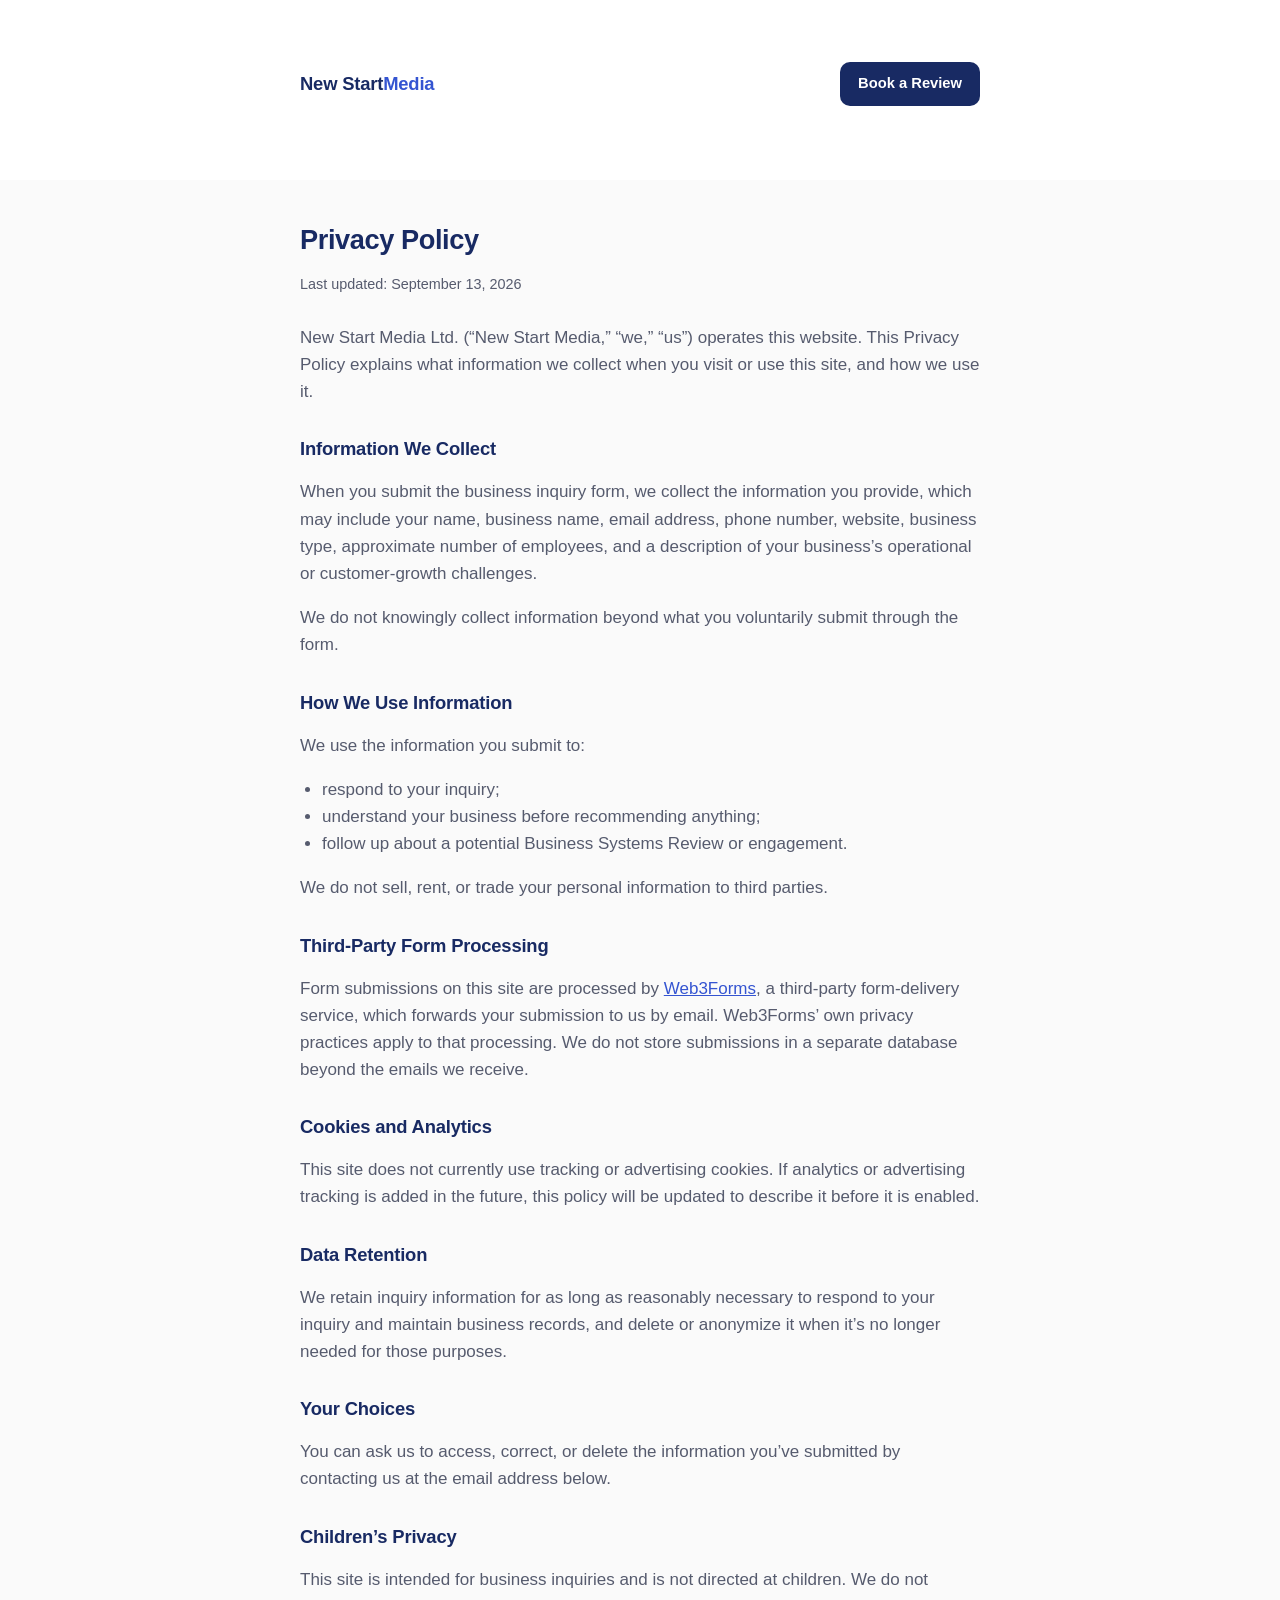
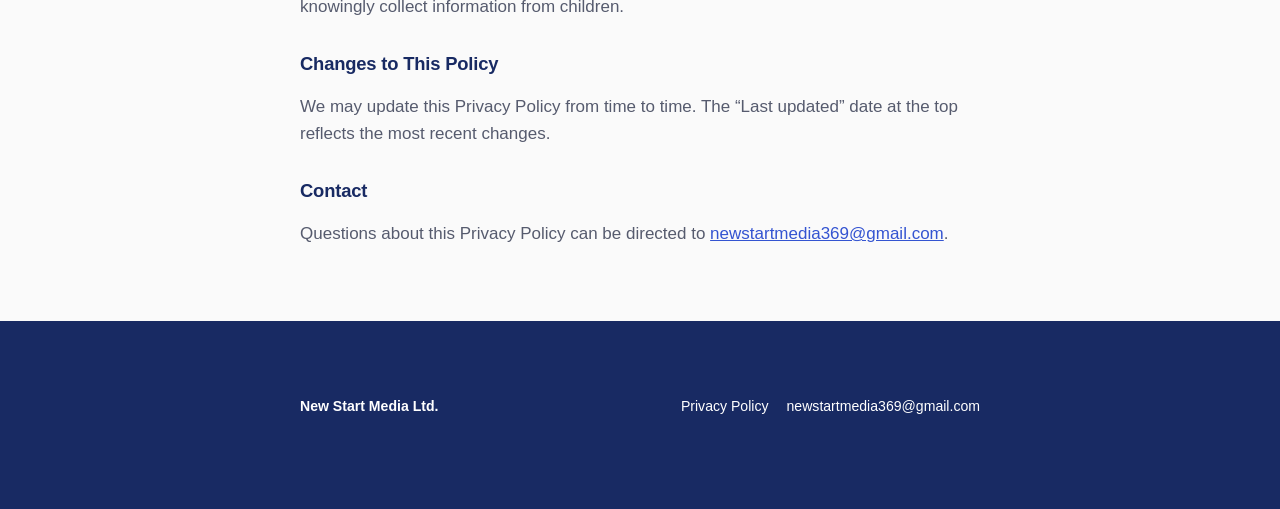
==== privacy/index.html @ b6bc2b77 "Initial New Start Media Ltd. marketing website First production release: static marketing frontend +" ====
<!DOCTYPE html>
<html lang="en-CA">
<head>
  <meta charset="utf-8">
  <meta name="viewport" content="width=device-width, initial-scale=1">
  <meta name="theme-color" content="#182a63">
  <title>Privacy Policy | New Start Media</title>
  <meta name="description" content="How New Start Media Ltd. collects, uses and protects information submitted through this website.">
  <link rel="canonical" href="https://new-start-media.onrender.com/privacy/">
  <meta name="robots" content="index,follow">
  <link rel="icon" href="data:image/svg+xml,%3Csvg xmlns='http://www.w3.org/2000/svg' viewBox='0 0 100 100'%3E%3Crect width='100' height='100' rx='20' fill='%23182a63'/%3E%3Ctext x='50' y='68' font-size='54' text-anchor='middle' fill='%233454d1' font-family='Arial,sans-serif' font-weight='700'%3ES%3C/text%3E%3C/svg%3E">
  <link rel="stylesheet" href="../styles.css">
</head>
<body class="content-page">
  <header class="site-header">
    <div class="wrap header-inner">
      <a class="brand-word" href="/">New Start<span>Media</span></a>
      <a class="header-cta" href="/#review-form">Book a Review</a>
    </div>
  </header>

  <main>
    <div class="wrap">
      <h1>Privacy Policy</h1>
      <p class="updated-note">Last updated: September 13, 2026</p>

      <p>
        New Start Media Ltd. (&ldquo;New Start Media,&rdquo; &ldquo;we,&rdquo;
        &ldquo;us&rdquo;) operates this website. This Privacy Policy explains
        what information we collect when you visit or use this site, and how
        we use it.
      </p>

      <h2>Information We Collect</h2>
      <p>
        When you submit the business inquiry form, we collect the
        information you provide, which may include your name, business
        name, email address, phone number, website, business type,
        approximate number of employees, and a description of your
        business&rsquo;s operational or customer-growth challenges.
      </p>
      <p>
        We do not knowingly collect information beyond what you voluntarily
        submit through the form.
      </p>

      <h2>How We Use Information</h2>
      <p>We use the information you submit to:</p>
      <ul>
        <li>respond to your inquiry;</li>
        <li>understand your business before recommending anything;</li>
        <li>follow up about a potential Business Systems Review or engagement.</li>
      </ul>
      <p>We do not sell, rent, or trade your personal information to third parties.</p>

      <h2>Third-Party Form Processing</h2>
      <p>
        Form submissions on this site are processed by
        <a href="https://web3forms.com" rel="noopener noreferrer">Web3Forms</a>,
        a third-party form-delivery service, which forwards your submission
        to us by email. Web3Forms&rsquo; own privacy practices apply to that
        processing. We do not store submissions in a separate database
        beyond the emails we receive.
      </p>

      <h2>Cookies and Analytics</h2>
      <p>
        This site does not currently use tracking or advertising cookies. If
        analytics or advertising tracking is added in the future, this
        policy will be updated to describe it before it is enabled.
      </p>

      <h2>Data Retention</h2>
      <p>
        We retain inquiry information for as long as reasonably necessary to
        respond to your inquiry and maintain business records, and delete or
        anonymize it when it&rsquo;s no longer needed for those purposes.
      </p>

      <h2>Your Choices</h2>
      <p>
        You can ask us to access, correct, or delete the information
        you&rsquo;ve submitted by contacting us at the email address below.
      </p>

      <h2>Children&rsquo;s Privacy</h2>
      <p>
        This site is intended for business inquiries and is not directed at
        children. We do not knowingly collect information from children.
      </p>

      <h2>Changes to This Policy</h2>
      <p>
        We may update this Privacy Policy from time to time. The &ldquo;Last
        updated&rdquo; date at the top reflects the most recent changes.
      </p>

      <h2>Contact</h2>
      <p>
        Questions about this Privacy Policy can be directed to
        <a href="mailto:newstartmedia369@gmail.com">newstartmedia369@gmail.com</a>.
      </p>
    </div>
  </main>

  <footer class="site-footer">
    <div class="wrap">
      <span class="footer-brand">New Start Media Ltd.</span>
      <nav class="footer-links" aria-label="Footer">
        <a href="/privacy/">Privacy Policy</a>
        <a href="mailto:newstartmedia369@gmail.com">newstartmedia369@gmail.com</a>
      </nav>
    </div>
  </footer>
</body>
</html>
---- styles.css ----
/* New Start Media Ltd. — marketing site styles.
   Plain CSS, mobile-first, no external fonts or frameworks. */

:root {
  --ink: #15171f;
  --ink-soft: #565b6e;
  --bg: #fafafa;
  --bg-soft: #eef0f5;
  --surface: #ffffff;
  --line: #e2e4ea;
  --input-border: #7e86a0;
  --brand: #263a80;
  --brand-dark: #182a63;
  --accent: #3454d1;
  --accent-dark: #2540a3;
  --ok-bg: #e8f3ec;
  --ok-ink: #1c5c33;
  --err: #b3261e;
  --radius-sm: 10px;
  --radius: 16px;
  --radius-lg: 22px;
  --maxw: 1180px;
  --maxw-narrow: 720px;
}

* { box-sizing: border-box; }

html { -webkit-text-size-adjust: 100%; }

body {
  margin: 0;
  font-family: -apple-system, BlinkMacSystemFont, "Segoe UI", Roboto, Helvetica, Arial, sans-serif;
  font-size: 17px;
  line-height: 1.6;
  color: var(--ink);
  background: var(--bg);
}

.wrap {
  width: 100%;
  max-width: var(--maxw);
  margin: 0 auto;
  padding: 0 20px;
}
.wrap-narrow { max-width: var(--maxw-narrow); }

a { color: var(--accent); }

img { max-width: 100%; }

/* ---------- Header ---------- */

.site-header {
  background: var(--surface);
  padding: 18px 0;
}
.header-inner {
  display: flex;
  align-items: center;
  justify-content: space-between;
  gap: 16px;
}
.brand-word {
  font-size: 1.15rem;
  font-weight: 800;
  letter-spacing: -0.01em;
  color: var(--brand-dark);
  text-decoration: none;
}
.brand-word span { color: var(--accent); }
.header-cta {
  display: inline-block;
  font-size: 0.92rem;
  font-weight: 700;
  color: #fff;
  background: var(--brand-dark);
  text-decoration: none;
  padding: 10px 18px;
  border-radius: var(--radius-sm);
  white-space: nowrap;
}
.header-cta:hover { background: var(--brand); }

/* ---------- Hero ---------- */

.hero {
  padding: 56px 0 48px;
  background:
    radial-gradient(ellipse 60% 70% at 85% -10%, rgba(52, 84, 209, 0.07), transparent 60%),
    var(--bg);
}
.hero .wrap { max-width: 820px; }
.eyebrow {
  display: inline-block;
  margin: 0 0 16px;
  padding: 5px 12px;
  border-radius: 999px;
  background: var(--surface);
  border: 1px solid var(--line);
  color: var(--brand);
  font-size: 0.76rem;
  font-weight: 700;
  letter-spacing: 0.05em;
  text-transform: uppercase;
}
h1 {
  font-size: 2.1rem;
  line-height: 1.15;
  letter-spacing: -0.015em;
  margin: 0 0 18px;
  color: var(--brand-dark);
}
.subhead {
  font-size: 1.15rem;
  font-weight: 600;
  color: var(--ink);
  margin: 0 0 18px;
  max-width: 52ch;
}
.lede {
  font-size: 1.05rem;
  color: var(--ink-soft);
  margin: 0 0 28px;
  max-width: 60ch;
}
.btn-primary {
  display: inline-block;
  text-align: center;
  background: var(--accent);
  color: #fff;
  text-decoration: none;
  font-weight: 700;
  font-size: 1.05rem;
  padding: 15px 28px;
  border-radius: var(--radius-sm);
  box-shadow: 0 8px 22px rgba(52, 84, 209, 0.25);
}
.btn-primary:hover { background: var(--accent-dark); }
.btn-primary:focus-visible {
  outline: 3px solid rgba(52, 84, 209, 0.45);
  outline-offset: 2px;
}

/* ---------- Generic section ---------- */

section.block { padding: 52px 0; }
.block--soft { background: var(--bg-soft); }
.block--surface { background: var(--surface); }
.block .wrap { max-width: 860px; }

h2 {
  font-size: 1.55rem;
  line-height: 1.25;
  letter-spacing: -0.01em;
  color: var(--brand-dark);
  margin: 0 0 18px;
}
.block p {
  color: var(--ink-soft);
  margin: 0 0 16px;
  max-width: 68ch;
}
.block p:last-child { margin-bottom: 0; }

.callout {
  margin: 22px 0 0;
  padding: 18px 22px;
  background: var(--surface);
  border: 1px solid var(--line);
  border-left: 4px solid var(--accent);
  border-radius: var(--radius-sm);
  font-size: 1.05rem;
  font-weight: 700;
  color: var(--brand-dark);
}
.callout--dark {
  background: var(--brand-dark);
  border-color: var(--brand-dark);
  color: #fff;
}

/* Tech list (existing tools that don't talk to each other) */
.tech-list {
  display: flex;
  flex-wrap: wrap;
  gap: 8px;
  margin: 4px 0 20px;
  padding: 0;
  list-style: none;
}
.tech-list li {
  font-size: 0.86rem;
  font-weight: 600;
  color: var(--ink-soft);
  background: var(--surface);
  border: 1px solid var(--line);
  border-radius: 999px;
  padding: 5px 12px;
}

/* Journey strip */
.journey {
  display: flex;
  flex-wrap: wrap;
  gap: 6px 4px;
  margin: 4px 0 24px;
  font-size: 0.86rem;
  font-weight: 700;
  color: var(--brand);
}
.journey span { white-space: nowrap; }
.journey .sep { color: var(--input-border); font-weight: 400; }

.check-list {
  list-style: none;
  margin: 0 0 20px;
  padding: 0;
}
.check-list li {
  position: relative;
  padding: 0 0 14px 30px;
  color: var(--ink-soft);
}
.check-list li:last-child { padding-bottom: 0; }
.check-list li::before {
  content: "";
  position: absolute;
  left: 0;
  top: 4px;
  width: 18px;
  height: 18px;
  border-radius: 50%;
  background: var(--accent);
}
.check-list li::after {
  content: "";
  position: absolute;
  left: 5.5px;
  top: 8px;
  width: 8px;
  height: 4.5px;
  border-left: 2px solid #fff;
  border-bottom: 2px solid #fff;
  transform: rotate(-45deg);
}

.principle {
  font-size: 1.3rem;
  font-weight: 800;
  letter-spacing: -0.01em;
  color: var(--brand-dark);
  margin: 22px 0;
  line-height: 1.35;
}

/* ---------- Lead form ---------- */

.form-section .wrap { max-width: var(--maxw-narrow); }
.form-intro { color: var(--ink-soft); font-size: 0.98rem; margin: 0 0 26px; }

.form-card {
  background: var(--surface);
  border: 1px solid var(--line);
  border-radius: var(--radius);
  padding: 26px 22px;
  box-shadow: 0 1px 2px rgba(21, 23, 31, 0.04), 0 10px 26px rgba(21, 23, 31, 0.06);
}

.form-row {
  display: grid;
  grid-template-columns: 1fr;
  gap: 0 16px;
}

.field { margin-bottom: 18px; }

label {
  display: block;
  font-weight: 600;
  margin-bottom: 7px;
}
.req { color: var(--accent); }
.opt { font-weight: 400; color: var(--ink-soft); font-size: 0.9rem; }

input, select, textarea {
  width: 100%;
  font: inherit;
  color: var(--ink);
  padding: 12px 13px;
  border: 1px solid var(--input-border);
  border-radius: 10px;
  background: #fff;
}
select { appearance: none; background-image: linear-gradient(45deg, transparent 50%, var(--ink-soft) 50%), linear-gradient(135deg, var(--ink-soft) 50%, transparent 50%); background-position: calc(100% - 20px) center, calc(100% - 15px) center; background-size: 5px 5px, 5px 5px; background-repeat: no-repeat; }
input:focus, select:focus, textarea:focus {
  outline: 3px solid rgba(52, 84, 209, 0.35);
  outline-offset: 1px;
  border-color: var(--accent);
}
textarea { resize: vertical; min-height: 96px; }

input[aria-invalid="true"], select[aria-invalid="true"], textarea[aria-invalid="true"] {
  border-color: var(--err);
  outline-color: rgba(179, 38, 30, 0.35);
}

.field-error {
  color: var(--err);
  font-size: 0.88rem;
  margin-top: 5px;
}

/* Honeypot — visually and functionally hidden, still in the DOM for bots. */
.hp {
  position: absolute !important;
  left: -9999px !important;
  width: 1px;
  height: 1px;
  overflow: hidden;
}

.consent {
  font-size: 0.85rem;
  color: var(--ink-soft);
  margin: 4px 0 18px;
}
.consent a { color: var(--ink-soft); text-decoration: underline; }

button[type="submit"] {
  width: 100%;
  font: inherit;
  font-weight: 700;
  font-size: 1.08rem;
  color: #fff;
  background: var(--accent);
  border: 0;
  border-radius: var(--radius-sm);
  padding: 16px 20px;
  cursor: pointer;
  box-shadow: 0 8px 22px rgba(52, 84, 209, 0.25);
}
button[type="submit"]:hover { background: var(--accent-dark); }
button[type="submit"]:disabled { opacity: 0.65; cursor: progress; }
button[type="submit"]:focus-visible {
  outline: 3px solid rgba(52, 84, 209, 0.5);
  outline-offset: 2px;
}

.form-status {
  margin: 14px 0 0;
  font-size: 0.95rem;
  min-height: 1.2em;
}
.form-status.is-error { color: var(--err); font-weight: 600; }
.form-status.is-working { color: var(--ink-soft); }

.success-panel {
  padding: 24px 22px;
  background: var(--ok-bg);
  border: 1px solid #bcdcc7;
  border-radius: var(--radius);
}
.success-panel h2 { color: var(--ok-ink); margin-top: 0; }
.success-panel:focus { outline: 3px solid rgba(28, 92, 51, 0.4); outline-offset: 2px; }

/* ---------- Footer ---------- */

.site-footer {
  padding: 30px 0 36px;
  background: var(--brand-dark);
  color: rgba(255,255,255,0.72);
  font-size: 0.88rem;
}
.site-footer .wrap {
  display: flex;
  flex-wrap: wrap;
  gap: 10px 24px;
  align-items: center;
  justify-content: space-between;
}
.site-footer a { color: #fff; text-decoration: none; }
.site-footer a:hover { text-decoration: underline; }
.footer-links { display: flex; gap: 18px; flex-wrap: wrap; }
.footer-brand { color: #fff; font-weight: 700; }

/* ---------- Privacy / simple content page ---------- */

.content-page .wrap { max-width: var(--maxw-narrow); padding-top: 44px; padding-bottom: 56px; }
.content-page h1 { font-size: 1.7rem; }
.content-page h2 { font-size: 1.15rem; margin-top: 32px; }
.content-page p, .content-page li { color: var(--ink-soft); }
.content-page ul { padding-left: 22px; }
.updated-note { color: var(--ink-soft); font-size: 0.9rem; margin-bottom: 28px; }

/* ---------- Responsive ---------- */

@media (min-width: 560px) {
  h1 { font-size: 2.5rem; }
  .form-row.cols-2 { grid-template-columns: 1fr 1fr; }
  .form-card { padding: 34px 38px; }
  section.block { padding: 68px 0; }
  .hero { padding: 76px 0 64px; }
}

@media (min-width: 900px) {
  h1 { font-size: 2.9rem; }
}

@media (prefers-reduced-motion: no-preference) {
  html { scroll-behavior: smooth; }
}
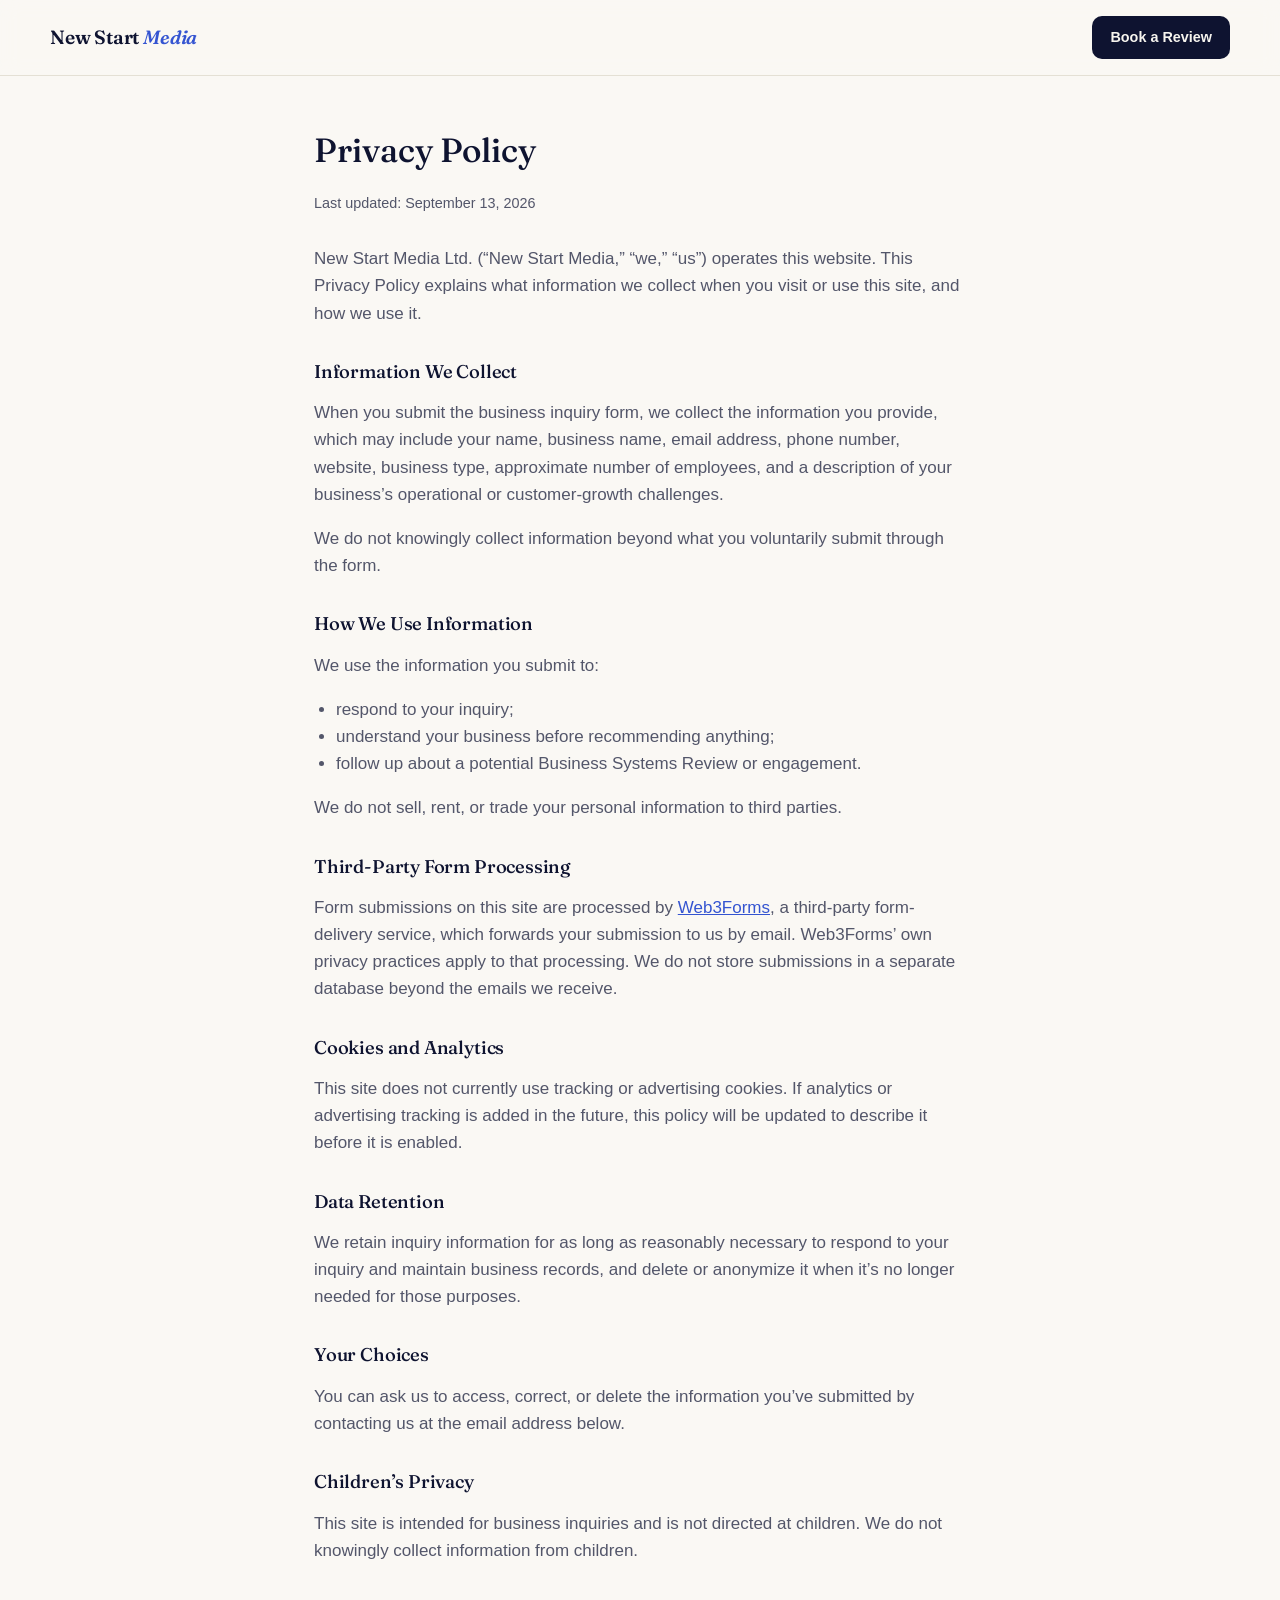
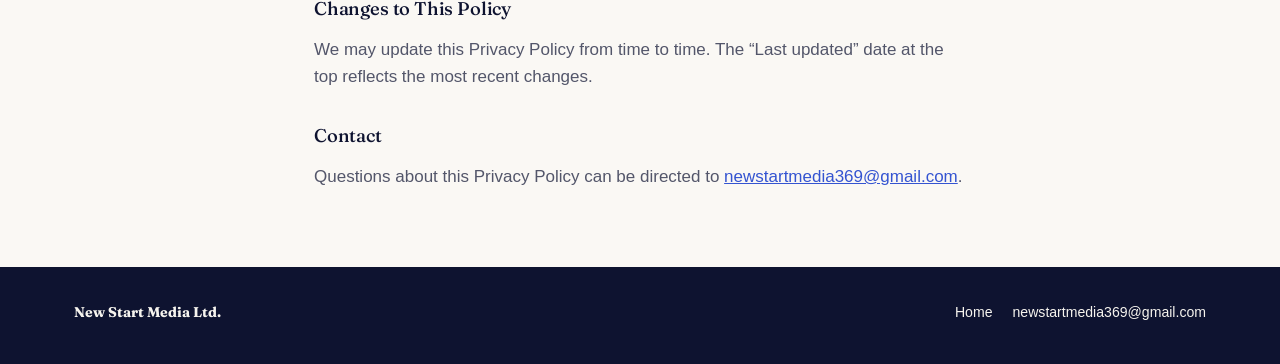
==== commit 19e5ed36: "Redesign homepage as a premium AI/business-systems consultancy Full visual and content redesign away" ====
--- a/privacy/index.html
+++ b/privacy/index.html
@@ -3,19 +3,22 @@
 <head>
   <meta charset="utf-8">
   <meta name="viewport" content="width=device-width, initial-scale=1">
-  <meta name="theme-color" content="#182a63">
+  <meta name="theme-color" content="#0e1330">
   <title>Privacy Policy | New Start Media</title>
   <meta name="description" content="How New Start Media Ltd. collects, uses and protects information submitted through this website.">
-  <link rel="canonical" href="https://new-start-media.onrender.com/privacy/">
+  <link rel="canonical" href="https://newstartmedia.ca/privacy/">
   <meta name="robots" content="index,follow">
-  <link rel="icon" href="data:image/svg+xml,%3Csvg xmlns='http://www.w3.org/2000/svg' viewBox='0 0 100 100'%3E%3Crect width='100' height='100' rx='20' fill='%23182a63'/%3E%3Ctext x='50' y='68' font-size='54' text-anchor='middle' fill='%233454d1' font-family='Arial,sans-serif' font-weight='700'%3ES%3C/text%3E%3C/svg%3E">
+  <link rel="icon" href="data:image/svg+xml,%3Csvg xmlns='http://www.w3.org/2000/svg' viewBox='0 0 100 100'%3E%3Crect width='100' height='100' rx='20' fill='%230e1330'/%3E%3Ctext x='50' y='68' font-size='54' text-anchor='middle' fill='%23cfa86b' font-family='Georgia,serif' font-weight='700'%3ES%3C/text%3E%3C/svg%3E">
+  <link rel="preconnect" href="https://fonts.googleapis.com">
+  <link rel="preconnect" href="https://fonts.gstatic.com" crossorigin>
+  <link rel="stylesheet" href="https://fonts.googleapis.com/css2?family=Fraunces:ital,opsz,wght@0,9..144,400;0,9..144,500;0,9..144,600;1,9..144,500&display=swap">
   <link rel="stylesheet" href="../styles.css">
 </head>
 <body class="content-page">
   <header class="site-header">
     <div class="wrap header-inner">
-      <a class="brand-word" href="/">New Start<span>Media</span></a>
-      <a class="header-cta" href="/#review-form">Book a Review</a>
+      <a class="brand-word" href="../">New Start <span>Media</span></a>
+      <a class="header-cta" href="../#review-form">Book a Review</a>
     </div>
   </header>
 
@@ -107,7 +110,7 @@
     <div class="wrap">
       <span class="footer-brand">New Start Media Ltd.</span>
       <nav class="footer-links" aria-label="Footer">
-        <a href="/privacy/">Privacy Policy</a>
+        <a href="../">Home</a>
         <a href="mailto:newstartmedia369@gmail.com">newstartmedia369@gmail.com</a>
       </nav>
     </div>
--- a/styles.css
+++ b/styles.css
@@ -1,26 +1,46 @@
 /* New Start Media Ltd. — marketing site styles.
-   Plain CSS, mobile-first, no external fonts or frameworks. */
+   Plain CSS, mobile-first. One open Google font (Fraunces) for display
+   type; system fonts for everything else. No framework, no build step. */
 
 :root {
-  --ink: #15171f;
-  --ink-soft: #565b6e;
-  --bg: #fafafa;
-  --bg-soft: #eef0f5;
+  /* ---- Type ---- */
+  --font-display: "Fraunces", Georgia, "Times New Roman", serif;
+  --font-sans: -apple-system, BlinkMacSystemFont, "Segoe UI", Roboto, Helvetica, Arial, sans-serif;
+
+  /* ---- Color: warm paper + deep navy + one restrained accent ---- */
+  --ink: #14151b;
+  --ink-soft: #53566a;
+  --ink-faint: #8a8da3;
+  --paper: #faf8f4;
+  --paper-alt: #f1ede4;
   --surface: #ffffff;
-  --line: #e2e4ea;
-  --input-border: #7e86a0;
-  --brand: #263a80;
+  --line: #e4e0d5;
+  --line-strong: #d3cebe;
+  --input-border: #9a97a8;
+
+  --navy: #0e1330;
+  --navy-soft: #171d42;
+  --on-navy: #f6f4ee;
+  --on-navy-soft: rgba(246, 244, 238, 0.66);
+  --on-navy-line: rgba(246, 244, 238, 0.16);
+
   --brand-dark: #182a63;
   --accent: #3454d1;
-  --accent-dark: #2540a3;
-  --ok-bg: #e8f3ec;
+  --accent-dark: #263f9e;
+  --gold: #a9824f;
+  --gold-soft: #cfa86b;
+
+  --ok-bg: #eaf2ec;
   --ok-ink: #1c5c33;
   --err: #b3261e;
+
   --radius-sm: 10px;
-  --radius: 16px;
-  --radius-lg: 22px;
+  --radius: 18px;
+  --radius-lg: 26px;
   --maxw: 1180px;
-  --maxw-narrow: 720px;
+  --maxw-narrow: 700px;
+
+  --ease: cubic-bezier(0.16, 1, 0.3, 1);
 }
 
 * { box-sizing: border-box; }
@@ -29,228 +49,648 @@
 
 body {
   margin: 0;
-  font-family: -apple-system, BlinkMacSystemFont, "Segoe UI", Roboto, Helvetica, Arial, sans-serif;
+  font-family: var(--font-sans);
   font-size: 17px;
   line-height: 1.6;
   color: var(--ink);
-  background: var(--bg);
+  background: var(--paper);
 }
 
 .wrap {
   width: 100%;
   max-width: var(--maxw);
   margin: 0 auto;
-  padding: 0 20px;
+  padding: 0 24px;
 }
 .wrap-narrow { max-width: var(--maxw-narrow); }
 
 a { color: var(--accent); }
 
-img { max-width: 100%; }
+img, svg { max-width: 100%; }
+
+::selection { background: var(--gold-soft); color: var(--navy); }
+
+.visually-hidden {
+  position: absolute !important;
+  width: 1px; height: 1px;
+  overflow: hidden;
+  clip: rect(0 0 0 0);
+  white-space: nowrap;
+}
+
+.skip-link {
+  position: absolute;
+  left: 12px;
+  top: -60px;
+  background: var(--navy);
+  color: var(--on-navy);
+  padding: 10px 16px;
+  border-radius: var(--radius-sm);
+  z-index: 100;
+  transition: top 0.2s var(--ease);
+}
+.skip-link:focus { top: 12px; }
+
+:focus-visible {
+  outline: 3px solid rgba(52, 84, 209, 0.5);
+  outline-offset: 2px;
+}
+
+/* ---------- Eyebrow / label ---------- */
+
+.eyebrow {
+  display: inline-flex;
+  align-items: center;
+  gap: 8px;
+  margin: 0 0 18px;
+  font-size: 0.74rem;
+  font-weight: 700;
+  letter-spacing: 0.11em;
+  text-transform: uppercase;
+  color: var(--gold);
+}
+.eyebrow::before {
+  content: "";
+  width: 22px;
+  height: 1px;
+  background: var(--gold);
+  flex: none;
+}
+.on-navy .eyebrow { color: var(--gold-soft); }
 
 /* ---------- Header ---------- */
 
 .site-header {
-  background: var(--surface);
-  padding: 18px 0;
+  position: sticky;
+  top: 0;
+  z-index: 40;
+  background: rgba(250, 248, 244, 0.86);
+  backdrop-filter: saturate(140%) blur(10px);
+  border-bottom: 1px solid var(--line);
 }
 .header-inner {
   display: flex;
   align-items: center;
   justify-content: space-between;
   gap: 16px;
+  padding: 16px 0;
 }
 .brand-word {
-  font-size: 1.15rem;
-  font-weight: 800;
+  font-family: var(--font-display);
+  font-size: 1.2rem;
+  font-weight: 600;
   letter-spacing: -0.01em;
-  color: var(--brand-dark);
+  color: var(--navy);
   text-decoration: none;
 }
-.brand-word span { color: var(--accent); }
+.brand-word span { color: var(--accent); font-style: italic; }
+
+.main-nav {
+  display: none;
+}
+.main-nav ul {
+  display: flex;
+  align-items: center;
+  gap: 30px;
+  list-style: none;
+  margin: 0;
+  padding: 0;
+}
+.main-nav a {
+  color: var(--ink-soft);
+  text-decoration: none;
+  font-size: 0.94rem;
+  font-weight: 600;
+}
+.main-nav a:hover { color: var(--navy); }
+
+.nav-toggle {
+  display: inline-flex;
+  align-items: center;
+  gap: 8px;
+  background: none;
+  border: 1px solid var(--line-strong);
+  border-radius: var(--radius-sm);
+  padding: 9px 14px;
+  font: inherit;
+  font-size: 0.86rem;
+  font-weight: 700;
+  color: var(--navy);
+}
+
 .header-cta {
   display: inline-block;
-  font-size: 0.92rem;
-  font-weight: 700;
-  color: #fff;
-  background: var(--brand-dark);
+  font-size: 0.9rem;
+  font-weight: 700;
+  color: var(--on-navy);
+  background: var(--navy);
   text-decoration: none;
   padding: 10px 18px;
   border-radius: var(--radius-sm);
   white-space: nowrap;
 }
-.header-cta:hover { background: var(--brand); }
+.header-cta:hover { background: var(--navy-soft); }
+
+.mobile-nav {
+  border-top: 1px solid var(--line);
+  background: var(--paper);
+}
+.mobile-nav[hidden] { display: none; }
+.mobile-nav ul {
+  list-style: none;
+  margin: 0;
+  padding: 6px 0 16px;
+}
+.mobile-nav a {
+  display: block;
+  padding: 12px 24px;
+  color: var(--ink);
+  text-decoration: none;
+  font-weight: 600;
+  border-bottom: 1px solid var(--line);
+}
+
+@media (min-width: 860px) {
+  .main-nav { display: block; }
+  .nav-toggle { display: none; }
+  .mobile-nav { display: none !important; }
+}
 
 /* ---------- Hero ---------- */
 
 .hero {
-  padding: 56px 0 48px;
-  background:
-    radial-gradient(ellipse 60% 70% at 85% -10%, rgba(52, 84, 209, 0.07), transparent 60%),
-    var(--bg);
-}
-.hero .wrap { max-width: 820px; }
-.eyebrow {
-  display: inline-block;
+  position: relative;
+  overflow: hidden;
+  background: var(--navy);
+  color: var(--on-navy);
+  padding: 64px 0 76px;
+}
+.hero-grid {
+  position: relative;
+  z-index: 1;
+  display: grid;
+  gap: 44px;
+}
+.hero-copy { max-width: 640px; }
+.hero h1 {
+  font-family: var(--font-display);
+  font-weight: 500;
+  font-size: clamp(2.1rem, 6.4vw, 3.4rem);
+  line-height: 1.08;
+  letter-spacing: -0.015em;
+  margin: 0 0 22px;
+  color: var(--on-navy);
+}
+.hero h1 em {
+  font-style: italic;
+  color: var(--gold-soft);
+}
+.hero .lede {
+  font-size: 1.14rem;
+  color: var(--on-navy-soft);
+  margin: 0 0 32px;
+  max-width: 56ch;
+}
+.hero-ctas {
+  display: flex;
+  flex-wrap: wrap;
+  gap: 14px 18px;
+  align-items: center;
+  margin-bottom: 34px;
+}
+.hero-note {
+  display: flex;
+  gap: 10px;
+  align-items: baseline;
+  font-size: 0.86rem;
+  color: var(--on-navy-soft);
+  border-top: 1px solid var(--on-navy-line);
+  padding-top: 18px;
+  max-width: 56ch;
+}
+.hero-note strong { color: var(--on-navy); font-weight: 700; }
+
+/* Flow motif: quiet abstract line diagram, not a stock illustration */
+.hero-flow {
+  position: relative;
+  min-height: 220px;
+}
+.hero-flow svg { width: 100%; height: auto; display: block; }
+.hero-flow .flow-line {
+  fill: none;
+  stroke: var(--on-navy-line);
+  stroke-width: 1;
+}
+.hero-flow .flow-line--active {
+  stroke: var(--gold-soft);
+  stroke-width: 1.4;
+  stroke-dasharray: 6 520;
+  stroke-dashoffset: 0;
+  animation: flow-draw 7s var(--ease) infinite;
+}
+.hero-flow .flow-dot { fill: var(--on-navy); opacity: 0.85; }
+.hero-flow .flow-dot--gold { fill: var(--gold-soft); }
+.hero-flow text {
+  fill: var(--on-navy-soft);
+  font-family: var(--font-sans);
+  font-size: 10px;
+  font-weight: 600;
+  letter-spacing: 0.04em;
+  text-transform: uppercase;
+}
+
+@keyframes flow-draw {
+  0% { stroke-dashoffset: 0; }
+  100% { stroke-dashoffset: -526; }
+}
+
+@media (min-width: 900px) {
+  .hero { padding: 96px 0 110px; }
+  .hero-grid { grid-template-columns: 1.1fr 0.9fr; align-items: center; gap: 40px; }
+}
+
+/* ---------- Buttons ---------- */
+
+.btn-primary, .btn-secondary {
+  display: inline-flex;
+  align-items: center;
+  gap: 8px;
+  text-align: center;
+  text-decoration: none;
+  font-weight: 700;
+  font-size: 1rem;
+  padding: 15px 26px;
+  border-radius: var(--radius-sm);
+  border: 1px solid transparent;
+  font-family: inherit;
+  cursor: pointer;
+}
+.btn-primary {
+  background: var(--accent);
+  color: #fff;
+  box-shadow: 0 10px 26px rgba(52, 84, 209, 0.28);
+}
+.btn-primary:hover { background: var(--accent-dark); }
+.on-navy .btn-secondary {
+  background: transparent;
+  color: var(--on-navy);
+  border-color: var(--on-navy-line);
+}
+.on-navy .btn-secondary:hover { border-color: var(--on-navy); }
+.btn-secondary {
+  background: transparent;
+  color: var(--navy);
+  border-color: var(--line-strong);
+}
+.btn-secondary:hover { border-color: var(--navy); }
+
+/* ---------- Generic section rhythm ---------- */
+
+section.block { padding: 64px 0; }
+.block--paper { background: var(--paper); }
+.block--alt { background: var(--paper-alt); }
+.block--surface { background: var(--surface); }
+.block--navy { background: var(--navy); color: var(--on-navy); }
+.block--navy p { color: var(--on-navy-soft); }
+.block--navy h2 { color: var(--on-navy); }
+
+.section-head { max-width: 700px; margin: 0 0 40px; }
+.section-head.center { margin-left: auto; margin-right: auto; text-align: center; }
+
+h2 {
+  font-family: var(--font-display);
+  font-weight: 500;
+  font-size: clamp(1.7rem, 3.6vw, 2.5rem);
+  line-height: 1.16;
+  letter-spacing: -0.01em;
+  color: var(--navy);
   margin: 0 0 16px;
-  padding: 5px 12px;
-  border-radius: 999px;
+}
+h3 {
+  font-family: var(--font-display);
+  font-weight: 600;
+  font-size: 1.28rem;
+  color: var(--navy);
+  margin: 0 0 10px;
+}
+.on-navy h3 { color: var(--on-navy); }
+
+.block p, .lede-lg {
+  color: var(--ink-soft);
+  margin: 0 0 16px;
+  max-width: 66ch;
+}
+.lede-lg { font-size: 1.14rem; }
+.block p:last-child { margin-bottom: 0; }
+
+.callout {
+  margin: 26px 0 0;
+  padding: 20px 24px;
   background: var(--surface);
   border: 1px solid var(--line);
-  color: var(--brand);
-  font-size: 0.76rem;
-  font-weight: 700;
-  letter-spacing: 0.05em;
-  text-transform: uppercase;
-}
-h1 {
-  font-size: 2.1rem;
-  line-height: 1.15;
-  letter-spacing: -0.015em;
-  margin: 0 0 18px;
-  color: var(--brand-dark);
-}
-.subhead {
-  font-size: 1.15rem;
-  font-weight: 600;
-  color: var(--ink);
-  margin: 0 0 18px;
-  max-width: 52ch;
-}
-.lede {
-  font-size: 1.05rem;
-  color: var(--ink-soft);
-  margin: 0 0 28px;
-  max-width: 60ch;
-}
-.btn-primary {
-  display: inline-block;
-  text-align: center;
-  background: var(--accent);
-  color: #fff;
-  text-decoration: none;
-  font-weight: 700;
-  font-size: 1.05rem;
-  padding: 15px 28px;
+  border-left: 3px solid var(--gold);
   border-radius: var(--radius-sm);
-  box-shadow: 0 8px 22px rgba(52, 84, 209, 0.25);
-}
-.btn-primary:hover { background: var(--accent-dark); }
-.btn-primary:focus-visible {
-  outline: 3px solid rgba(52, 84, 209, 0.45);
-  outline-offset: 2px;
-}
-
-/* ---------- Generic section ---------- */
-
-section.block { padding: 52px 0; }
-.block--soft { background: var(--bg-soft); }
-.block--surface { background: var(--surface); }
-.block .wrap { max-width: 860px; }
-
-h2 {
-  font-size: 1.55rem;
-  line-height: 1.25;
-  letter-spacing: -0.01em;
-  color: var(--brand-dark);
-  margin: 0 0 18px;
-}
-.block p {
-  color: var(--ink-soft);
-  margin: 0 0 16px;
-  max-width: 68ch;
-}
-.block p:last-child { margin-bottom: 0; }
-
-.callout {
-  margin: 22px 0 0;
-  padding: 18px 22px;
-  background: var(--surface);
-  border: 1px solid var(--line);
-  border-left: 4px solid var(--accent);
-  border-radius: var(--radius-sm);
-  font-size: 1.05rem;
-  font-weight: 700;
-  color: var(--brand-dark);
-}
-.callout--dark {
-  background: var(--brand-dark);
-  border-color: var(--brand-dark);
-  color: #fff;
-}
-
-/* Tech list (existing tools that don't talk to each other) */
+  font-family: var(--font-display);
+  font-size: 1.18rem;
+  font-weight: 500;
+  color: var(--navy);
+  max-width: 66ch;
+}
+.block--navy .callout {
+  background: rgba(246, 244, 238, 0.06);
+  border-color: var(--on-navy-line);
+  border-left-color: var(--gold-soft);
+  color: var(--on-navy);
+}
+
+/* Tech list */
 .tech-list {
   display: flex;
   flex-wrap: wrap;
   gap: 8px;
-  margin: 4px 0 20px;
+  margin: 4px 0 22px;
   padding: 0;
   list-style: none;
 }
 .tech-list li {
-  font-size: 0.86rem;
+  font-size: 0.85rem;
   font-weight: 600;
   color: var(--ink-soft);
   background: var(--surface);
   border: 1px solid var(--line);
   border-radius: 999px;
-  padding: 5px 12px;
-}
-
-/* Journey strip */
-.journey {
-  display: flex;
-  flex-wrap: wrap;
-  gap: 6px 4px;
-  margin: 4px 0 24px;
-  font-size: 0.86rem;
-  font-weight: 700;
-  color: var(--brand);
-}
-.journey span { white-space: nowrap; }
-.journey .sep { color: var(--input-border); font-weight: 400; }
+  padding: 6px 13px;
+}
 
 .check-list {
   list-style: none;
-  margin: 0 0 20px;
+  margin: 4px 0 20px;
   padding: 0;
+  max-width: 66ch;
 }
 .check-list li {
   position: relative;
-  padding: 0 0 14px 30px;
+  padding: 0 0 15px 28px;
   color: var(--ink-soft);
 }
+.block--navy .check-list li { color: var(--on-navy-soft); }
 .check-list li:last-child { padding-bottom: 0; }
 .check-list li::before {
   content: "";
   position: absolute;
   left: 0;
-  top: 4px;
-  width: 18px;
-  height: 18px;
+  top: 9px;
+  width: 7px;
+  height: 7px;
   border-radius: 50%;
-  background: var(--accent);
-}
-.check-list li::after {
-  content: "";
-  position: absolute;
-  left: 5.5px;
-  top: 8px;
-  width: 8px;
-  height: 4.5px;
-  border-left: 2px solid #fff;
-  border-bottom: 2px solid #fff;
-  transform: rotate(-45deg);
+  background: var(--gold);
 }
 
 .principle {
-  font-size: 1.3rem;
-  font-weight: 800;
-  letter-spacing: -0.01em;
-  color: var(--brand-dark);
-  margin: 22px 0;
+  font-family: var(--font-display);
+  font-size: clamp(1.3rem, 2.6vw, 1.6rem);
+  font-weight: 500;
+  font-style: italic;
+  color: var(--navy);
+  margin: 24px 0;
   line-height: 1.35;
+  max-width: 24ch;
+}
+.on-navy .principle { color: var(--on-navy); }
+
+.two-col {
+  display: grid;
+  gap: 20px;
+}
+@media (min-width: 760px) {
+  .two-col { grid-template-columns: 1fr 1fr; gap: 40px; }
+}
+
+/* ---------- Problem section ---------- */
+
+.problem-layout {
+  display: grid;
+  gap: 34px;
+}
+@media (min-width: 860px) {
+  .problem-layout { grid-template-columns: 0.85fr 1.15fr; gap: 56px; align-items: start; }
+}
+
+/* ---------- Operating model diagram ---------- */
+
+.model-wrap { overflow: visible; }
+
+.model-stages {
+  display: grid;
+  gap: 22px;
+  margin: 0 0 30px;
+  counter-reset: stage;
+}
+@media (min-width: 780px) {
+  .model-stages {
+    grid-template-columns: repeat(4, 1fr);
+    gap: 18px;
+  }
+}
+
+.model-stage {
+  position: relative;
+  background: var(--surface);
+  border: 1px solid var(--line);
+  border-radius: var(--radius);
+  padding: 24px 22px 22px;
+}
+.model-stage::before {
+  counter-increment: stage;
+  content: counter(stage, decimal-leading-zero);
+  display: block;
+  font-family: var(--font-sans);
+  font-weight: 700;
+  font-size: 0.8rem;
+  color: var(--gold);
+  margin-bottom: 10px;
+  letter-spacing: 0.06em;
+}
+.model-stage h4 {
+  font-family: var(--font-display);
+  font-size: 1.12rem;
+  font-weight: 600;
+  color: var(--navy);
+  margin: 0 0 12px;
+}
+.model-stage ul {
+  list-style: none;
+  margin: 0;
+  padding: 0;
+  font-size: 0.92rem;
+  color: var(--ink-soft);
+}
+.model-stage li {
+  padding: 7px 0;
+  border-top: 1px solid var(--line);
+}
+.model-stage li:first-child { border-top: 0; padding-top: 0; }
+
+.model-stage-connector {
+  display: none;
+}
+@media (min-width: 780px) {
+  .model-stages { position: relative; }
+  .model-stages::before {
+    content: "";
+    position: absolute;
+    top: 46px;
+    left: 6%;
+    right: 6%;
+    height: 1px;
+    background: repeating-linear-gradient(to right, var(--line-strong) 0 8px, transparent 8px 14px);
+    z-index: 0;
+  }
+}
+
+.model-layer {
+  background: var(--navy);
+  color: var(--on-navy);
+  border-radius: var(--radius);
+  padding: 28px 24px;
+  display: grid;
+  gap: 18px;
+}
+@media (min-width: 700px) {
+  .model-layer { grid-template-columns: 1fr 1.6fr; align-items: center; gap: 30px; padding: 32px 34px; }
+}
+.model-layer h4 {
+  font-family: var(--font-display);
+  font-weight: 500;
+  font-size: 1.2rem;
+  margin: 0 0 6px;
+  color: var(--on-navy);
+}
+.model-layer p { color: var(--on-navy-soft); margin: 0; font-size: 0.95rem; }
+.layer-tags {
+  display: flex;
+  flex-wrap: wrap;
+  gap: 8px;
+  list-style: none;
+  margin: 0;
+  padding: 0;
+}
+.layer-tags li {
+  font-size: 0.8rem;
+  font-weight: 700;
+  letter-spacing: 0.02em;
+  color: var(--on-navy);
+  background: rgba(246, 244, 238, 0.08);
+  border: 1px solid var(--on-navy-line);
+  border-radius: 999px;
+  padding: 7px 14px;
+}
+
+/* ---------- Approach: human-first split ---------- */
+
+.split {
+  display: grid;
+  gap: 18px;
+  margin-top: 8px;
+}
+@media (min-width: 760px) {
+  .split { grid-template-columns: 1fr 1fr; gap: 24px; }
+}
+.split-card {
+  background: var(--surface);
+  border: 1px solid var(--line);
+  border-radius: var(--radius);
+  padding: 28px 26px;
+}
+.split-card.is-dark {
+  background: var(--navy);
+  border-color: var(--navy);
+  color: var(--on-navy);
+}
+.split-card.is-dark .split-label { color: var(--gold-soft); }
+.split-card.is-dark li { color: var(--on-navy-soft); }
+.split-label {
+  display: block;
+  font-size: 0.76rem;
+  font-weight: 700;
+  letter-spacing: 0.09em;
+  text-transform: uppercase;
+  color: var(--gold);
+  margin-bottom: 12px;
+}
+.split-card ul {
+  list-style: none;
+  margin: 0;
+  padding: 0;
+}
+.split-card li {
+  padding: 10px 0;
+  border-top: 1px solid var(--line);
+  color: var(--ink-soft);
+  font-size: 0.97rem;
+}
+.split-card.is-dark li { border-top-color: var(--on-navy-line); }
+.split-card li:first-child { border-top: 0; padding-top: 0; }
+
+/* ---------- Direction card (persistent intelligence — hedged) ---------- */
+
+.direction-card {
+  position: relative;
+  border: 1px dashed var(--on-navy-line);
+  border-radius: var(--radius);
+  padding: 28px 26px;
+  margin-top: 30px;
+}
+.direction-tag {
+  display: inline-block;
+  font-size: 0.72rem;
+  font-weight: 700;
+  letter-spacing: 0.1em;
+  text-transform: uppercase;
+  color: var(--navy);
+  background: var(--gold-soft);
+  border-radius: 999px;
+  padding: 5px 12px;
+  margin-bottom: 14px;
+}
+
+/* ---------- Service categories (outcome-framed, not commodity cards) ---------- */
+
+.outcomes {
+  display: grid;
+  gap: 1px;
+  background: var(--line);
+  border: 1px solid var(--line);
+  border-radius: var(--radius);
+  overflow: hidden;
+  margin-top: 8px;
+}
+@media (min-width: 760px) {
+  .outcomes { grid-template-columns: repeat(2, 1fr); }
+}
+.outcome {
+  background: var(--surface);
+  padding: 30px 28px;
+}
+.outcome .outcome-index {
+  font-family: var(--font-display);
+  font-style: italic;
+  color: var(--gold);
+  font-size: 0.95rem;
+  margin-bottom: 10px;
+  display: block;
+}
+.outcome h3 { margin-bottom: 8px; }
+.outcome p { margin: 0; font-size: 0.97rem; }
+
+/* ---------- Diagnostic / review CTA ---------- */
+
+.review-panel {
+  display: grid;
+  gap: 30px;
+}
+@media (min-width: 860px) {
+  .review-panel { grid-template-columns: 1fr 0.9fr; gap: 50px; }
 }
 
 /* ---------- Lead form ---------- */
@@ -262,8 +702,8 @@
   background: var(--surface);
   border: 1px solid var(--line);
   border-radius: var(--radius);
-  padding: 26px 22px;
-  box-shadow: 0 1px 2px rgba(21, 23, 31, 0.04), 0 10px 26px rgba(21, 23, 31, 0.06);
+  padding: 28px 22px;
+  box-shadow: 0 1px 2px rgba(20, 21, 27, 0.04), 0 14px 32px rgba(20, 21, 27, 0.06);
 }
 
 .form-row {
@@ -276,11 +716,12 @@
 
 label {
   display: block;
-  font-weight: 600;
+  font-weight: 700;
   margin-bottom: 7px;
+  font-size: 0.94rem;
 }
 .req { color: var(--accent); }
-.opt { font-weight: 400; color: var(--ink-soft); font-size: 0.9rem; }
+.opt { font-weight: 400; color: var(--ink-soft); font-size: 0.88rem; }
 
 input, select, textarea {
   width: 100%;
@@ -310,7 +751,6 @@
   margin-top: 5px;
 }
 
-/* Honeypot — visually and functionally hidden, still in the DOM for bots. */
 .hp {
   position: absolute !important;
   left: -9999px !important;
@@ -330,21 +770,17 @@
   width: 100%;
   font: inherit;
   font-weight: 700;
-  font-size: 1.08rem;
+  font-size: 1.06rem;
   color: #fff;
   background: var(--accent);
   border: 0;
   border-radius: var(--radius-sm);
   padding: 16px 20px;
   cursor: pointer;
-  box-shadow: 0 8px 22px rgba(52, 84, 209, 0.25);
+  box-shadow: 0 10px 26px rgba(52, 84, 209, 0.26);
 }
 button[type="submit"]:hover { background: var(--accent-dark); }
 button[type="submit"]:disabled { opacity: 0.65; cursor: progress; }
-button[type="submit"]:focus-visible {
-  outline: 3px solid rgba(52, 84, 209, 0.5);
-  outline-offset: 2px;
-}
 
 .form-status {
   margin: 14px 0 0;
@@ -355,57 +791,84 @@
 .form-status.is-working { color: var(--ink-soft); }
 
 .success-panel {
-  padding: 24px 22px;
+  padding: 26px 24px;
   background: var(--ok-bg);
   border: 1px solid #bcdcc7;
   border-radius: var(--radius);
 }
-.success-panel h2 { color: var(--ok-ink); margin-top: 0; }
+.success-panel h2 { color: var(--ok-ink); margin-top: 0; font-family: var(--font-sans); font-size: 1.3rem; }
 .success-panel:focus { outline: 3px solid rgba(28, 92, 51, 0.4); outline-offset: 2px; }
 
 /* ---------- Footer ---------- */
 
 .site-footer {
-  padding: 30px 0 36px;
-  background: var(--brand-dark);
-  color: rgba(255,255,255,0.72);
+  padding: 34px 0 40px;
+  background: var(--navy);
+  color: var(--on-navy-soft);
   font-size: 0.88rem;
 }
 .site-footer .wrap {
   display: flex;
   flex-wrap: wrap;
-  gap: 10px 24px;
+  gap: 12px 24px;
   align-items: center;
   justify-content: space-between;
 }
-.site-footer a { color: #fff; text-decoration: none; }
+.site-footer a { color: var(--on-navy); text-decoration: none; }
 .site-footer a:hover { text-decoration: underline; }
-.footer-links { display: flex; gap: 18px; flex-wrap: wrap; }
-.footer-brand { color: #fff; font-weight: 700; }
+.footer-links { display: flex; gap: 20px; flex-wrap: wrap; }
+.footer-brand { color: var(--on-navy); font-weight: 700; font-family: var(--font-display); }
 
 /* ---------- Privacy / simple content page ---------- */
 
-.content-page .wrap { max-width: var(--maxw-narrow); padding-top: 44px; padding-bottom: 56px; }
-.content-page h1 { font-size: 1.7rem; }
-.content-page h2 { font-size: 1.15rem; margin-top: 32px; }
+.content-page { background: var(--paper); }
+.content-page main .wrap { max-width: var(--maxw-narrow); padding-top: 48px; padding-bottom: 60px; }
+.content-page h1 {
+  font-family: var(--font-display);
+  font-weight: 500;
+  font-size: clamp(1.7rem, 4vw, 2.1rem);
+  color: var(--navy);
+  margin: 0 0 8px;
+}
+.content-page h2 { font-size: 1.15rem; margin-top: 34px; color: var(--navy); }
 .content-page p, .content-page li { color: var(--ink-soft); }
 .content-page ul { padding-left: 22px; }
-.updated-note { color: var(--ink-soft); font-size: 0.9rem; margin-bottom: 28px; }
-
-/* ---------- Responsive ---------- */
-
-@media (min-width: 560px) {
-  h1 { font-size: 2.5rem; }
-  .form-row.cols-2 { grid-template-columns: 1fr 1fr; }
-  .form-card { padding: 34px 38px; }
-  section.block { padding: 68px 0; }
-  .hero { padding: 76px 0 64px; }
-}
-
-@media (min-width: 900px) {
-  h1 { font-size: 2.9rem; }
-}
+.updated-note { color: var(--ink-faint); font-size: 0.9rem; margin-bottom: 30px; }
+
+/* ---------- 404 ---------- */
+
+.error-page {
+  min-height: 70vh;
+  display: flex;
+  align-items: center;
+  background: var(--navy);
+  color: var(--on-navy);
+}
+.error-page h1 { font-family: var(--font-display); font-weight: 500; font-size: clamp(2rem, 6vw, 3rem); margin: 0 0 14px; }
+.error-page p { color: var(--on-navy-soft); margin: 0 auto 26px; max-width: 46ch; }
+
+/* ---------- Scroll reveal (progressive enhancement) ---------- */
 
 @media (prefers-reduced-motion: no-preference) {
   html { scroll-behavior: smooth; }
-}
+  .reveal {
+    opacity: 0;
+    transform: translateY(14px);
+    transition: opacity 0.7s var(--ease), transform 0.7s var(--ease);
+  }
+  .reveal.is-visible {
+    opacity: 1;
+    transform: translateY(0);
+  }
+}
+@media (prefers-reduced-motion: reduce) {
+  .hero-flow .flow-line--active { animation: none; }
+}
+
+/* ---------- Responsive base ---------- */
+
+@media (min-width: 560px) {
+  .form-row.cols-2 { grid-template-columns: 1fr 1fr; }
+  .form-card { padding: 36px 40px; }
+  section.block { padding: 84px 0; }
+}
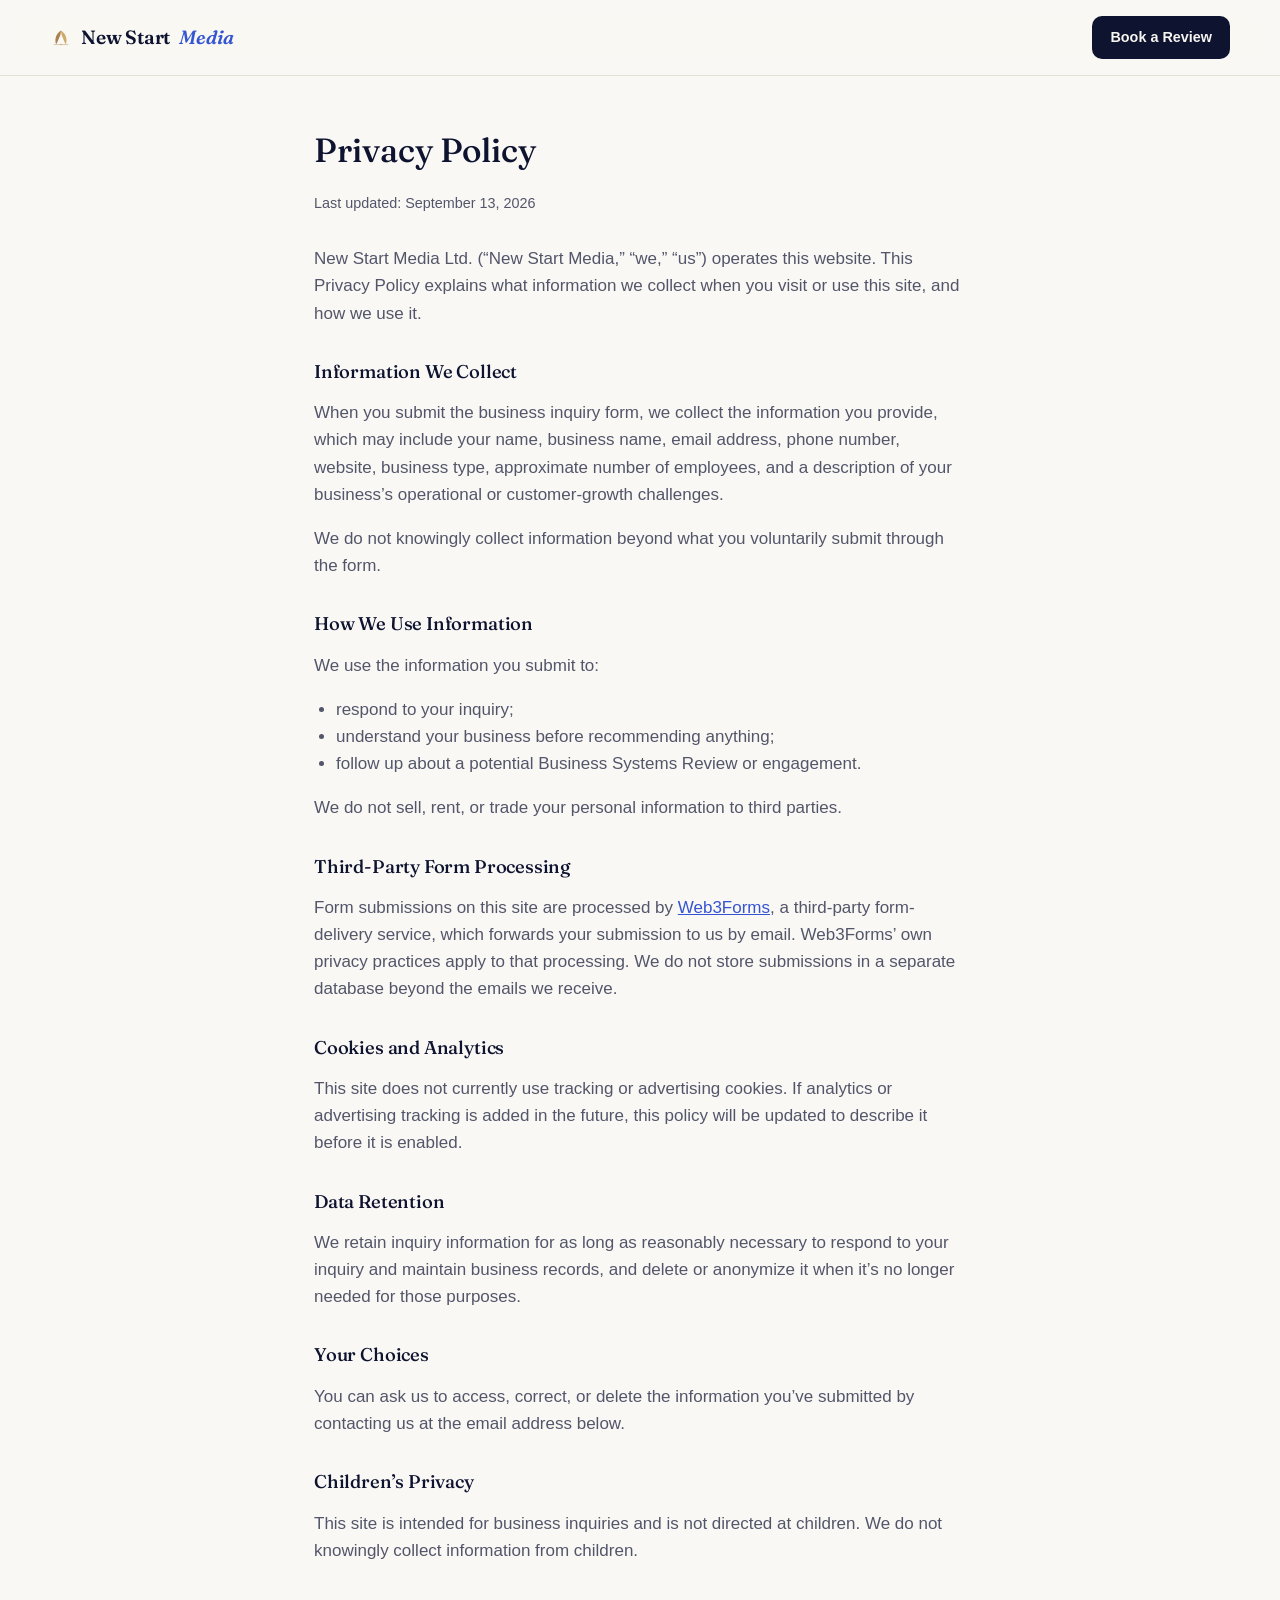
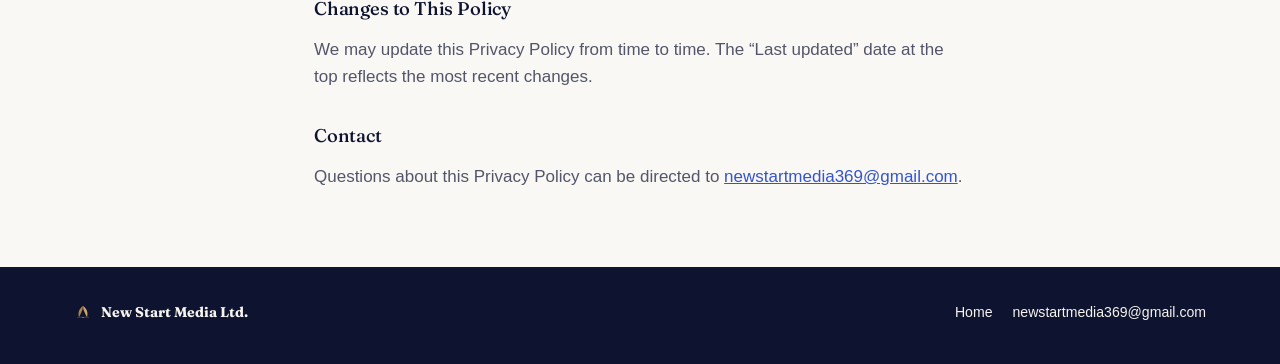
==== commit 0f4c3b7b: "Add New Start Media brand mark and integrate into header/footer/favicon Refines the approved referen" ====
--- a/privacy/index.html
+++ b/privacy/index.html
@@ -8,7 +8,7 @@
   <meta name="description" content="How New Start Media Ltd. collects, uses and protects information submitted through this website.">
   <link rel="canonical" href="https://newstartmedia.ca/privacy/">
   <meta name="robots" content="index,follow">
-  <link rel="icon" href="data:image/svg+xml,%3Csvg xmlns='http://www.w3.org/2000/svg' viewBox='0 0 100 100'%3E%3Crect width='100' height='100' rx='20' fill='%230e1330'/%3E%3Ctext x='50' y='68' font-size='54' text-anchor='middle' fill='%23cfa86b' font-family='Georgia,serif' font-weight='700'%3ES%3C/text%3E%3C/svg%3E">
+  <link rel="icon" type="image/svg+xml" href="../assets/favicon.svg">
   <link rel="preconnect" href="https://fonts.googleapis.com">
   <link rel="preconnect" href="https://fonts.gstatic.com" crossorigin>
   <link rel="stylesheet" href="https://fonts.googleapis.com/css2?family=Fraunces:ital,opsz,wght@0,9..144,400;0,9..144,500;0,9..144,600;1,9..144,500&display=swap">
@@ -17,7 +17,10 @@
 <body class="content-page">
   <header class="site-header">
     <div class="wrap header-inner">
-      <a class="brand-word" href="../">New Start <span>Media</span></a>
+      <a class="brand-word" href="../">
+        <img class="brand-mark" src="../assets/logo-mark.svg" alt="" aria-hidden="true" width="22" height="20">
+        New Start <span>Media</span>
+      </a>
       <a class="header-cta" href="../#review-form">Book a Review</a>
     </div>
   </header>
@@ -108,7 +111,10 @@
 
   <footer class="site-footer">
     <div class="wrap">
-      <span class="footer-brand">New Start Media Ltd.</span>
+      <span class="footer-brand">
+        <img class="footer-mark" src="../assets/logo-mark.svg" alt="" aria-hidden="true" width="18" height="16">
+        New Start Media Ltd.
+      </span>
       <nav class="footer-links" aria-label="Footer">
         <a href="../">Home</a>
         <a href="mailto:newstartmedia369@gmail.com">newstartmedia369@gmail.com</a>
--- a/styles.css
+++ b/styles.css
@@ -136,14 +136,29 @@
   padding: 16px 0;
 }
 .brand-word {
-  font-family: var(--font-display);
-  font-size: 1.2rem;
+  display: inline-flex;
+  align-items: center;
+  gap: 8px;
+  font-family: var(--font-display);
+  font-size: 1.08rem;
   font-weight: 600;
   letter-spacing: -0.01em;
   color: var(--navy);
   text-decoration: none;
+  white-space: nowrap;
+  flex: none;
 }
 .brand-word span { color: var(--accent); font-style: italic; }
+.brand-mark {
+  width: 20px;
+  height: 18px;
+  flex: none;
+}
+
+@media (min-width: 400px) {
+  .brand-word { font-size: 1.2rem; gap: 9px; }
+  .brand-mark { width: 22px; height: 20px; }
+}
 
 .main-nav {
   display: none;
@@ -190,6 +205,13 @@
   white-space: nowrap;
 }
 .header-cta:hover { background: var(--navy-soft); }
+
+@media (max-width: 419px) {
+  /* Only hide the persistent CTA where a mobile-menu fallback exists
+     (it's the last item there) — pages without one (e.g. privacy/)
+     keep it, so "Book a Review" is never unreachable from the header. */
+  .site-header:has(.mobile-nav) .header-cta { display: none; }
+}
 
 .mobile-nav {
   border-top: 1px solid var(--line);
@@ -511,7 +533,7 @@
   margin-bottom: 10px;
   letter-spacing: 0.06em;
 }
-.model-stage h4 {
+.model-stage h3 {
   font-family: var(--font-display);
   font-size: 1.12rem;
   font-weight: 600;
@@ -559,7 +581,7 @@
 @media (min-width: 700px) {
   .model-layer { grid-template-columns: 1fr 1.6fr; align-items: center; gap: 30px; padding: 32px 34px; }
 }
-.model-layer h4 {
+.model-layer h3 {
   font-family: var(--font-display);
   font-weight: 500;
   font-size: 1.2rem;
@@ -817,7 +839,15 @@
 .site-footer a { color: var(--on-navy); text-decoration: none; }
 .site-footer a:hover { text-decoration: underline; }
 .footer-links { display: flex; gap: 20px; flex-wrap: wrap; }
-.footer-brand { color: var(--on-navy); font-weight: 700; font-family: var(--font-display); }
+.footer-brand {
+  display: inline-flex;
+  align-items: center;
+  gap: 9px;
+  color: var(--on-navy);
+  font-weight: 700;
+  font-family: var(--font-display);
+}
+.footer-mark { width: 18px; height: 16px; flex: none; }
 
 /* ---------- Privacy / simple content page ---------- */
 
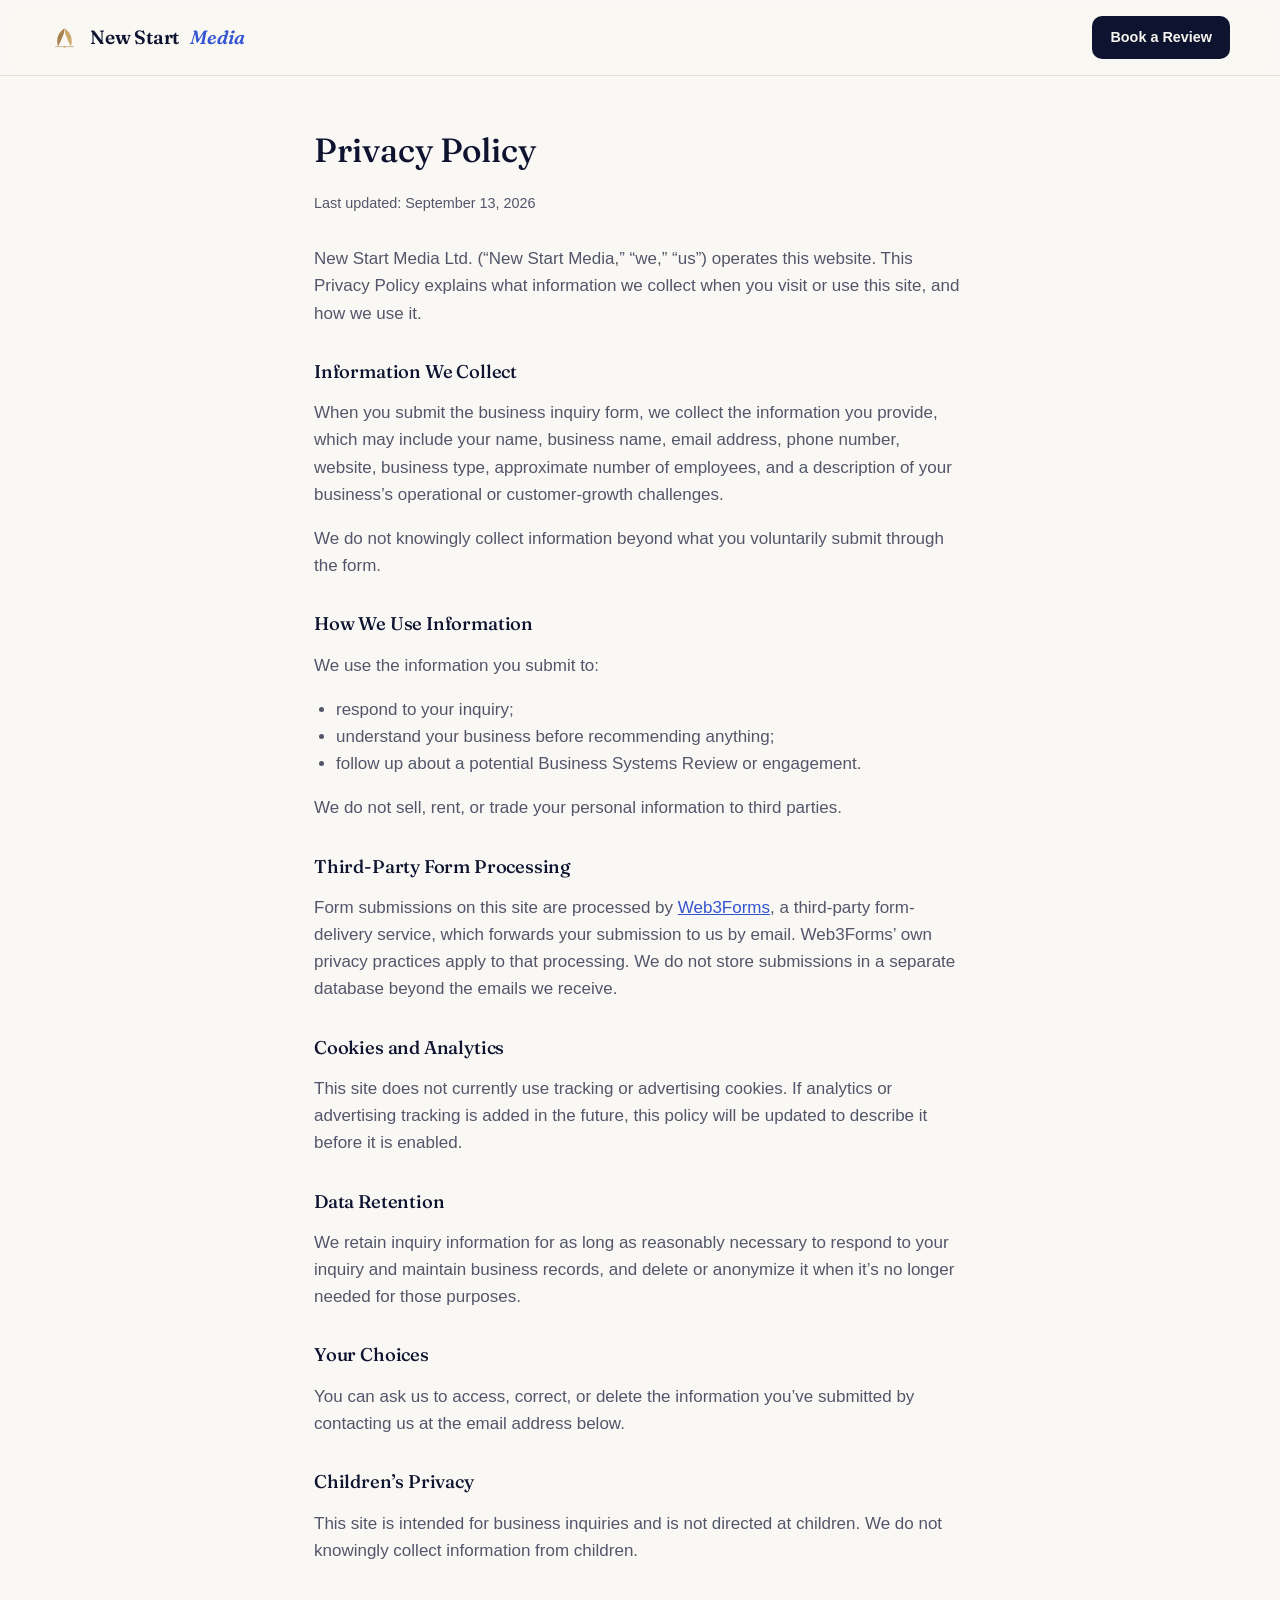
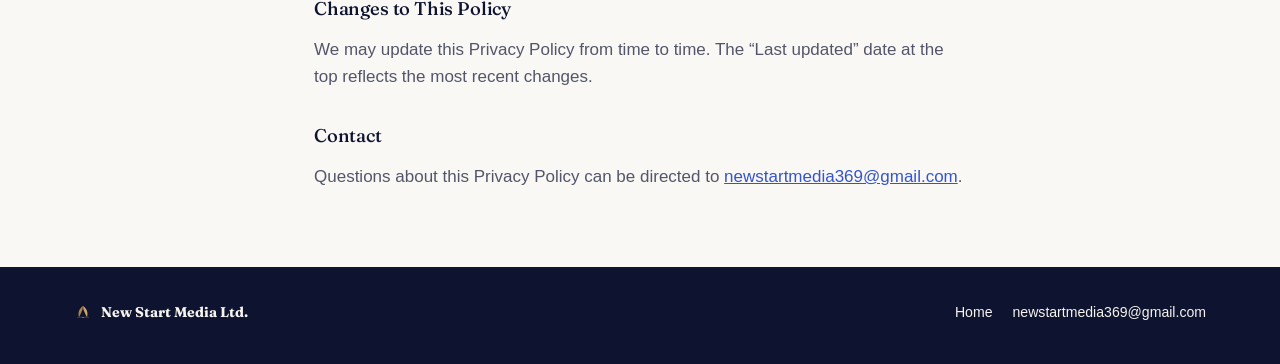
==== commit da2c2c8e: "Increase header brand mark size ~30% The symbol was reading too small next to "New Start Media" in t" ====
--- a/privacy/index.html
+++ b/privacy/index.html
@@ -18,7 +18,7 @@
   <header class="site-header">
     <div class="wrap header-inner">
       <a class="brand-word" href="../">
-        <img class="brand-mark" src="../assets/logo-mark.svg" alt="" aria-hidden="true" width="22" height="20">
+        <img class="brand-mark" src="../assets/logo-mark.svg" alt="" aria-hidden="true" width="29" height="26">
         New Start <span>Media</span>
       </a>
       <a class="header-cta" href="../#review-form">Book a Review</a>
--- a/styles.css
+++ b/styles.css
@@ -138,7 +138,7 @@
 .brand-word {
   display: inline-flex;
   align-items: center;
-  gap: 8px;
+  gap: 10px;
   font-family: var(--font-display);
   font-size: 1.08rem;
   font-weight: 600;
@@ -150,14 +150,14 @@
 }
 .brand-word span { color: var(--accent); font-style: italic; }
 .brand-mark {
-  width: 20px;
-  height: 18px;
+  width: 26px;
+  height: 23px;
   flex: none;
 }
 
 @media (min-width: 400px) {
-  .brand-word { font-size: 1.2rem; gap: 9px; }
-  .brand-mark { width: 22px; height: 20px; }
+  .brand-word { font-size: 1.2rem; gap: 11px; }
+  .brand-mark { width: 29px; height: 26px; }
 }
 
 .main-nav {
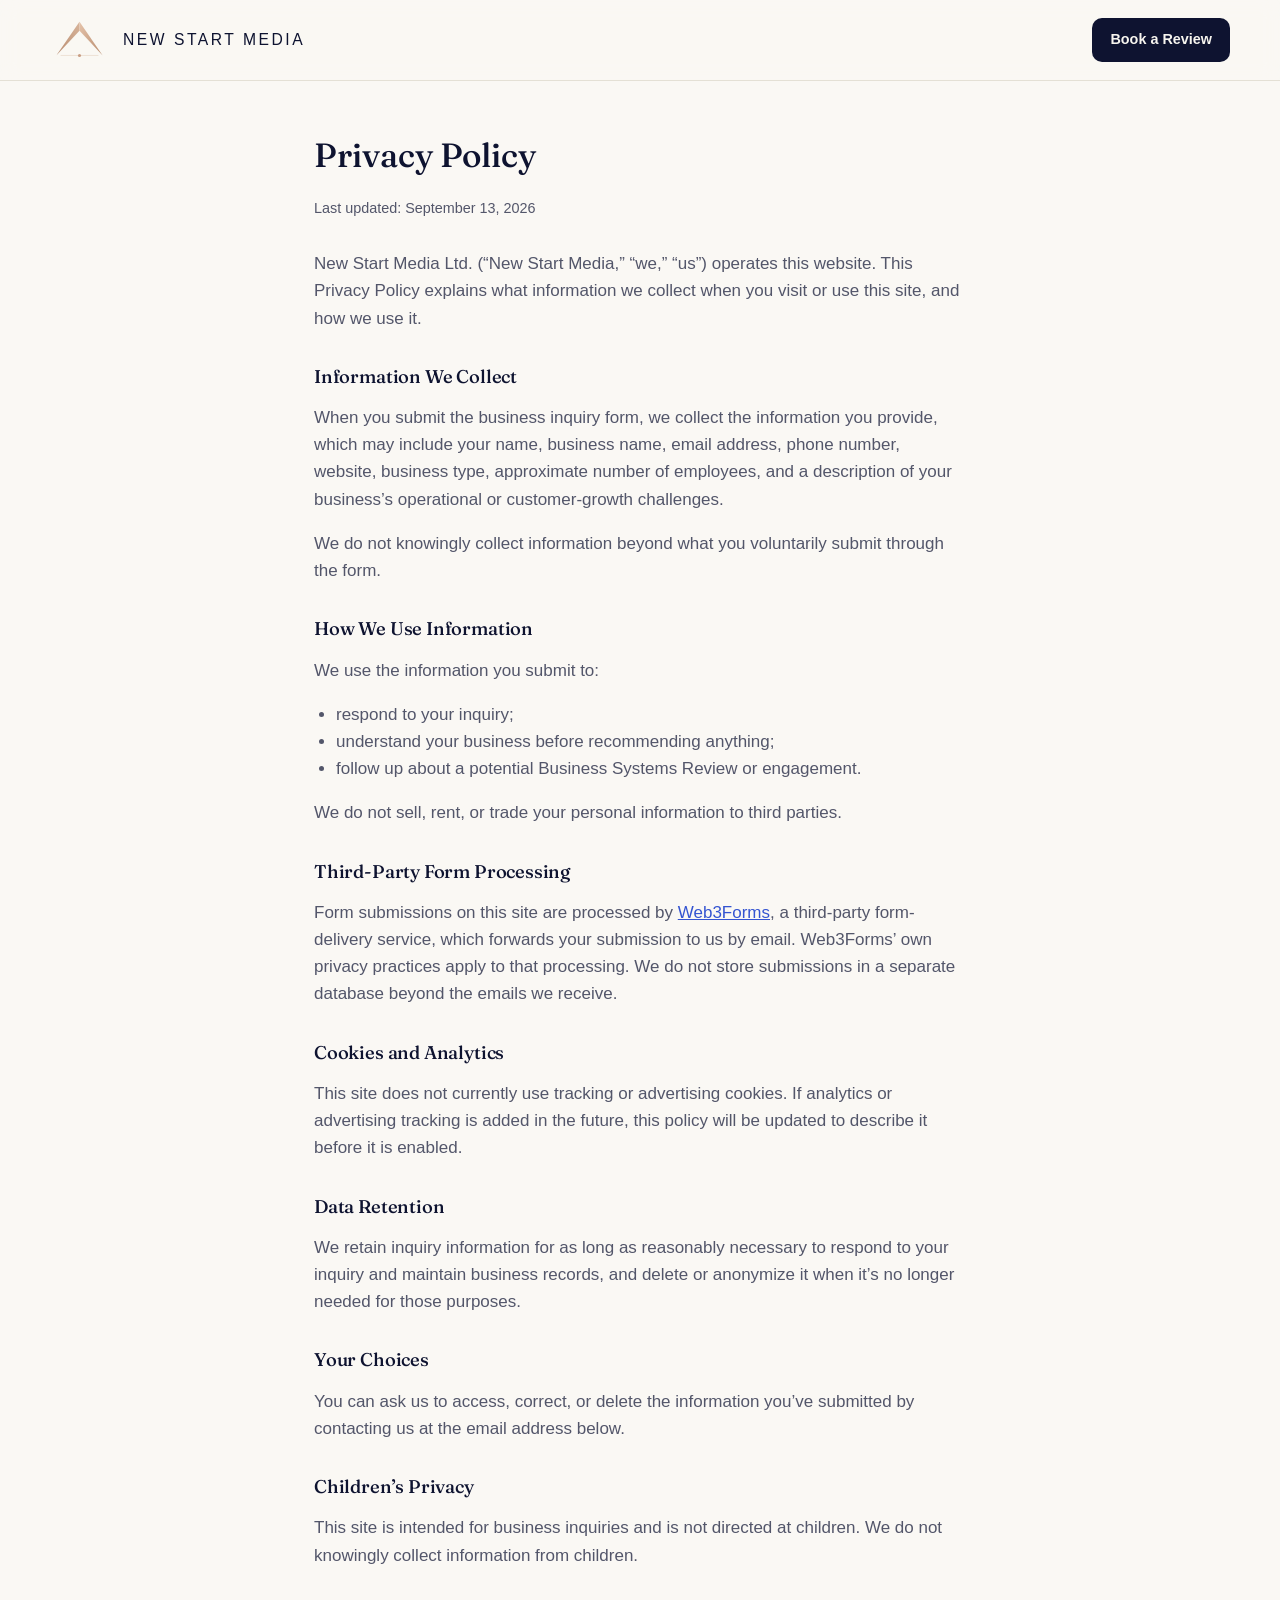
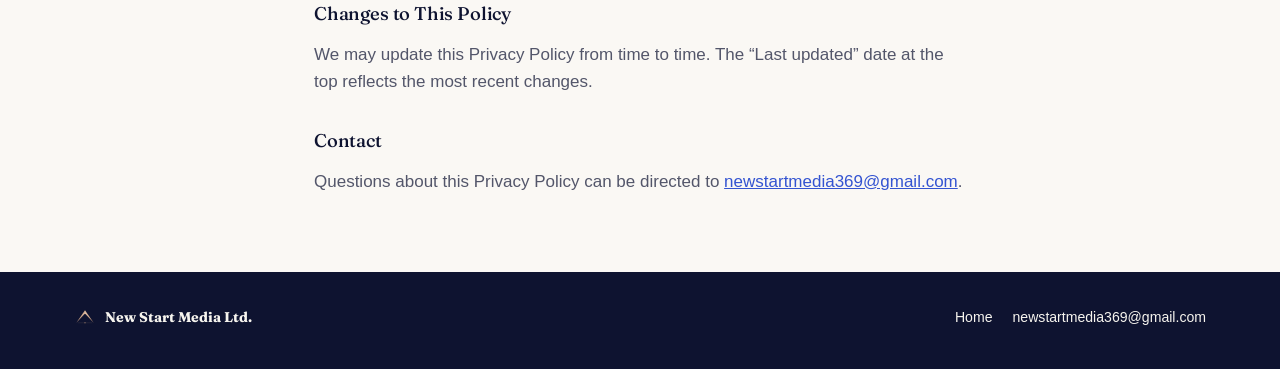
==== commit bc129f3d: "Replace misinterpreted logo with the approved open-ascent mark The previous symbol had drifted from " ====
--- a/privacy/index.html
+++ b/privacy/index.html
@@ -18,8 +18,8 @@
   <header class="site-header">
     <div class="wrap header-inner">
       <a class="brand-word" href="../">
-        <img class="brand-mark" src="../assets/logo-mark.svg" alt="" aria-hidden="true" width="29" height="26">
-        New Start <span>Media</span>
+        <img class="brand-mark" src="../assets/logo-mark.svg" alt="" aria-hidden="true" width="59" height="48">
+        New Start Media
       </a>
       <a class="header-cta" href="../#review-form">Book a Review</a>
     </div>
@@ -112,7 +112,7 @@
   <footer class="site-footer">
     <div class="wrap">
       <span class="footer-brand">
-        <img class="footer-mark" src="../assets/logo-mark.svg" alt="" aria-hidden="true" width="18" height="16">
+        <img class="footer-mark" src="../assets/logo-mark.svg" alt="" aria-hidden="true" width="22" height="18">
         New Start Media Ltd.
       </span>
       <nav class="footer-links" aria-label="Footer">
--- a/styles.css
+++ b/styles.css
@@ -138,26 +138,26 @@
 .brand-word {
   display: inline-flex;
   align-items: center;
-  gap: 10px;
-  font-family: var(--font-display);
-  font-size: 1.08rem;
-  font-weight: 600;
-  letter-spacing: -0.01em;
+  gap: 12px;
+  font-family: var(--font-sans);
+  font-size: 0.86rem;
+  font-weight: 400;
+  letter-spacing: 0.14em;
+  text-transform: uppercase;
   color: var(--navy);
   text-decoration: none;
   white-space: nowrap;
   flex: none;
 }
-.brand-word span { color: var(--accent); font-style: italic; }
 .brand-mark {
-  width: 26px;
-  height: 23px;
+  width: 48px;
+  height: 39px;
   flex: none;
 }
 
 @media (min-width: 400px) {
-  .brand-word { font-size: 1.2rem; gap: 11px; }
-  .brand-mark { width: 29px; height: 26px; }
+  .brand-word { font-size: 0.98rem; gap: 14px; letter-spacing: 0.16em; }
+  .brand-mark { width: 59px; height: 48px; }
 }
 
 .main-nav {
@@ -847,7 +847,7 @@
   font-weight: 700;
   font-family: var(--font-display);
 }
-.footer-mark { width: 18px; height: 16px; flex: none; }
+.footer-mark { width: 22px; height: 18px; flex: none; }
 
 /* ---------- Privacy / simple content page ---------- */
 
